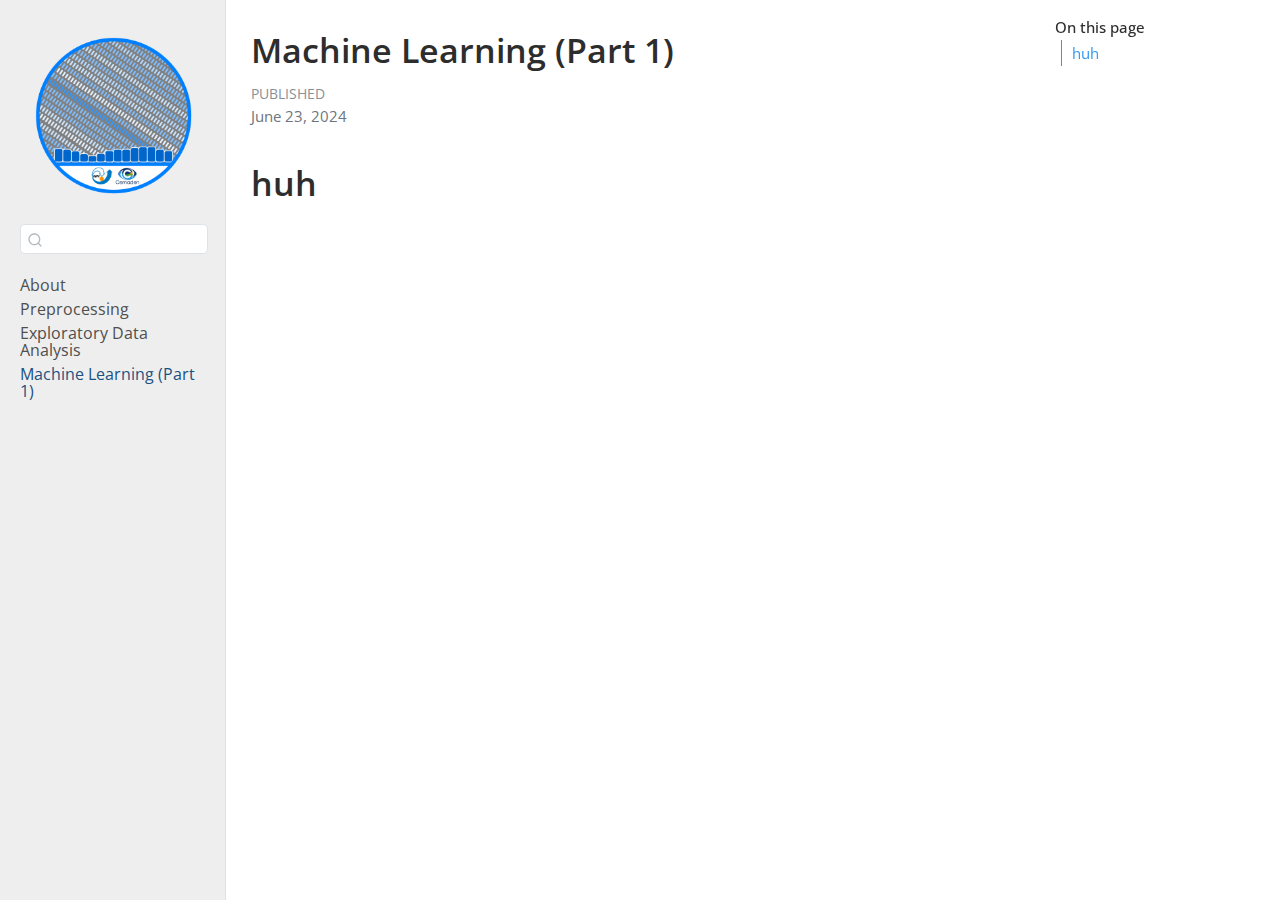
==== docs/ml1.html @ 19a8e722 "Small update" ====
<!DOCTYPE html>
<html xmlns="http://www.w3.org/1999/xhtml" lang="en" xml:lang="en"><head>

<meta charset="utf-8">
<meta name="generator" content="quarto-1.4.553">

<meta name="viewport" content="width=device-width, initial-scale=1.0, user-scalable=yes">

<meta name="dcterms.date" content="2024-06-23">

<title>DrySpells - Machine Learning (Part 1)</title>
<style>
code{white-space: pre-wrap;}
span.smallcaps{font-variant: small-caps;}
div.columns{display: flex; gap: min(4vw, 1.5em);}
div.column{flex: auto; overflow-x: auto;}
div.hanging-indent{margin-left: 1.5em; text-indent: -1.5em;}
ul.task-list{list-style: none;}
ul.task-list li input[type="checkbox"] {
  width: 0.8em;
  margin: 0 0.8em 0.2em -1em; /* quarto-specific, see https://github.com/quarto-dev/quarto-cli/issues/4556 */ 
  vertical-align: middle;
}
</style>


<script src="site_libs/quarto-nav/quarto-nav.js"></script>
<script src="site_libs/quarto-nav/headroom.min.js"></script>
<script src="site_libs/clipboard/clipboard.min.js"></script>
<script src="site_libs/quarto-search/autocomplete.umd.js"></script>
<script src="site_libs/quarto-search/fuse.min.js"></script>
<script src="site_libs/quarto-search/quarto-search.js"></script>
<meta name="quarto:offset" content="./">
<link href="./Resources/Images/dryspell.png" rel="icon" type="image/png">
<script src="site_libs/quarto-html/quarto.js"></script>
<script src="site_libs/quarto-html/popper.min.js"></script>
<script src="site_libs/quarto-html/tippy.umd.min.js"></script>
<script src="site_libs/quarto-html/anchor.min.js"></script>
<link href="site_libs/quarto-html/tippy.css" rel="stylesheet">
<link href="site_libs/quarto-html/quarto-syntax-highlighting.css" rel="stylesheet" id="quarto-text-highlighting-styles">
<script src="site_libs/bootstrap/bootstrap.min.js"></script>
<link href="site_libs/bootstrap/bootstrap-icons.css" rel="stylesheet">
<link href="site_libs/bootstrap/bootstrap.min.css" rel="stylesheet" id="quarto-bootstrap" data-mode="light">
<script id="quarto-search-options" type="application/json">{
  "location": "sidebar",
  "copy-button": false,
  "collapse-after": 3,
  "panel-placement": "start",
  "type": "textbox",
  "limit": 50,
  "keyboard-shortcut": [
    "f",
    "/",
    "s"
  ],
  "show-item-context": false,
  "language": {
    "search-no-results-text": "No results",
    "search-matching-documents-text": "matching documents",
    "search-copy-link-title": "Copy link to search",
    "search-hide-matches-text": "Hide additional matches",
    "search-more-match-text": "more match in this document",
    "search-more-matches-text": "more matches in this document",
    "search-clear-button-title": "Clear",
    "search-text-placeholder": "",
    "search-detached-cancel-button-title": "Cancel",
    "search-submit-button-title": "Submit",
    "search-label": "Search"
  }
}</script>


<link rel="stylesheet" href="Resources/CSS/custom.css">
</head>

<body class="nav-sidebar docked">

<div id="quarto-search-results"></div>
  <header id="quarto-header" class="headroom fixed-top">
  <nav class="quarto-secondary-nav">
    <div class="container-fluid d-flex">
      <button type="button" class="quarto-btn-toggle btn" data-bs-toggle="collapse" data-bs-target=".quarto-sidebar-collapse-item" aria-controls="quarto-sidebar" aria-expanded="false" aria-label="Toggle sidebar navigation" onclick="if (window.quartoToggleHeadroom) { window.quartoToggleHeadroom(); }">
        <i class="bi bi-layout-text-sidebar-reverse"></i>
      </button>
        <nav class="quarto-page-breadcrumbs" aria-label="breadcrumb"><ol class="breadcrumb"><li class="breadcrumb-item"><a href="./ml1.html">Machine Learning (Part 1)</a></li></ol></nav>
        <a class="flex-grow-1" role="button" data-bs-toggle="collapse" data-bs-target=".quarto-sidebar-collapse-item" aria-controls="quarto-sidebar" aria-expanded="false" aria-label="Toggle sidebar navigation" onclick="if (window.quartoToggleHeadroom) { window.quartoToggleHeadroom(); }">      
        </a>
      <button type="button" class="btn quarto-search-button" aria-label="" onclick="window.quartoOpenSearch();">
        <i class="bi bi-search"></i>
      </button>
    </div>
  </nav>
</header>
<!-- content -->
<div id="quarto-content" class="quarto-container page-columns page-rows-contents page-layout-article">
<!-- sidebar -->
  <nav id="quarto-sidebar" class="sidebar collapse collapse-horizontal quarto-sidebar-collapse-item sidebar-navigation docked overflow-auto">
    <div class="pt-lg-2 mt-2 text-left sidebar-header">
      <a href="./index.html" class="sidebar-logo-link">
      <img src="./Resources/Images/dryspell.png" alt="" class="sidebar-logo py-0 d-lg-inline d-none">
      </a>
      </div>
        <div class="mt-2 flex-shrink-0 align-items-center">
        <div class="sidebar-search">
        <div id="quarto-search" class="" title="Search"></div>
        </div>
        </div>
    <div class="sidebar-menu-container"> 
    <ul class="list-unstyled mt-1">
        <li class="sidebar-item">
  <div class="sidebar-item-container"> 
  <a href="./index.html" class="sidebar-item-text sidebar-link">
 <span class="menu-text">About</span></a>
  </div>
</li>
        <li class="sidebar-item">
  <div class="sidebar-item-container"> 
  <a href="./preprocessing.html" class="sidebar-item-text sidebar-link">
 <span class="menu-text">Preprocessing</span></a>
  </div>
</li>
        <li class="sidebar-item">
  <div class="sidebar-item-container"> 
  <a href="./eda.html" class="sidebar-item-text sidebar-link">
 <span class="menu-text">Exploratory Data Analysis</span></a>
  </div>
</li>
        <li class="sidebar-item">
  <div class="sidebar-item-container"> 
  <a href="./ml1.html" class="sidebar-item-text sidebar-link active">
 <span class="menu-text">Machine Learning (Part 1)</span></a>
  </div>
</li>
    </ul>
    </div>
</nav>
<div id="quarto-sidebar-glass" class="quarto-sidebar-collapse-item" data-bs-toggle="collapse" data-bs-target=".quarto-sidebar-collapse-item"></div>
<!-- margin-sidebar -->
    <div id="quarto-margin-sidebar" class="sidebar margin-sidebar">
        <nav id="TOC" role="doc-toc" class="toc-active">
    <h2 id="toc-title">On this page</h2>
   
  <ul>
  <li><a href="#huh" id="toc-huh" class="nav-link active" data-scroll-target="#huh">huh</a></li>
  </ul>
</nav>
    </div>
<!-- main -->
<main class="content" id="quarto-document-content">

<header id="title-block-header" class="quarto-title-block default">
<div class="quarto-title">
<h1 class="title">Machine Learning (Part 1)</h1>
</div>



<div class="quarto-title-meta">

    
    <div>
    <div class="quarto-title-meta-heading">Published</div>
    <div class="quarto-title-meta-contents">
      <p class="date">June 23, 2024</p>
    </div>
  </div>
  
    
  </div>
  


</header>


<section id="huh" class="level1">
<h1>huh</h1>


</section>

</main> <!-- /main -->
<script id="quarto-html-after-body" type="application/javascript">
window.document.addEventListener("DOMContentLoaded", function (event) {
  const toggleBodyColorMode = (bsSheetEl) => {
    const mode = bsSheetEl.getAttribute("data-mode");
    const bodyEl = window.document.querySelector("body");
    if (mode === "dark") {
      bodyEl.classList.add("quarto-dark");
      bodyEl.classList.remove("quarto-light");
    } else {
      bodyEl.classList.add("quarto-light");
      bodyEl.classList.remove("quarto-dark");
    }
  }
  const toggleBodyColorPrimary = () => {
    const bsSheetEl = window.document.querySelector("link#quarto-bootstrap");
    if (bsSheetEl) {
      toggleBodyColorMode(bsSheetEl);
    }
  }
  toggleBodyColorPrimary();  
  const icon = "";
  const anchorJS = new window.AnchorJS();
  anchorJS.options = {
    placement: 'right',
    icon: icon
  };
  anchorJS.add('.anchored');
  const isCodeAnnotation = (el) => {
    for (const clz of el.classList) {
      if (clz.startsWith('code-annotation-')) {                     
        return true;
      }
    }
    return false;
  }
  const clipboard = new window.ClipboardJS('.code-copy-button', {
    text: function(trigger) {
      const codeEl = trigger.previousElementSibling.cloneNode(true);
      for (const childEl of codeEl.children) {
        if (isCodeAnnotation(childEl)) {
          childEl.remove();
        }
      }
      return codeEl.innerText;
    }
  });
  clipboard.on('success', function(e) {
    // button target
    const button = e.trigger;
    // don't keep focus
    button.blur();
    // flash "checked"
    button.classList.add('code-copy-button-checked');
    var currentTitle = button.getAttribute("title");
    button.setAttribute("title", "Copied!");
    let tooltip;
    if (window.bootstrap) {
      button.setAttribute("data-bs-toggle", "tooltip");
      button.setAttribute("data-bs-placement", "left");
      button.setAttribute("data-bs-title", "Copied!");
      tooltip = new bootstrap.Tooltip(button, 
        { trigger: "manual", 
          customClass: "code-copy-button-tooltip",
          offset: [0, -8]});
      tooltip.show();    
    }
    setTimeout(function() {
      if (tooltip) {
        tooltip.hide();
        button.removeAttribute("data-bs-title");
        button.removeAttribute("data-bs-toggle");
        button.removeAttribute("data-bs-placement");
      }
      button.setAttribute("title", currentTitle);
      button.classList.remove('code-copy-button-checked');
    }, 1000);
    // clear code selection
    e.clearSelection();
  });
    var localhostRegex = new RegExp(/^(?:http|https):\/\/localhost\:?[0-9]*\//);
    var mailtoRegex = new RegExp(/^mailto:/);
      var filterRegex = new RegExp('/' + window.location.host + '/');
    var isInternal = (href) => {
        return filterRegex.test(href) || localhostRegex.test(href) || mailtoRegex.test(href);
    }
    // Inspect non-navigation links and adorn them if external
 	var links = window.document.querySelectorAll('a[href]:not(.nav-link):not(.navbar-brand):not(.toc-action):not(.sidebar-link):not(.sidebar-item-toggle):not(.pagination-link):not(.no-external):not([aria-hidden]):not(.dropdown-item):not(.quarto-navigation-tool)');
    for (var i=0; i<links.length; i++) {
      const link = links[i];
      if (!isInternal(link.href)) {
        // undo the damage that might have been done by quarto-nav.js in the case of
        // links that we want to consider external
        if (link.dataset.originalHref !== undefined) {
          link.href = link.dataset.originalHref;
        }
      }
    }
  function tippyHover(el, contentFn, onTriggerFn, onUntriggerFn) {
    const config = {
      allowHTML: true,
      maxWidth: 500,
      delay: 100,
      arrow: false,
      appendTo: function(el) {
          return el.parentElement;
      },
      interactive: true,
      interactiveBorder: 10,
      theme: 'quarto',
      placement: 'bottom-start',
    };
    if (contentFn) {
      config.content = contentFn;
    }
    if (onTriggerFn) {
      config.onTrigger = onTriggerFn;
    }
    if (onUntriggerFn) {
      config.onUntrigger = onUntriggerFn;
    }
    window.tippy(el, config); 
  }
  const noterefs = window.document.querySelectorAll('a[role="doc-noteref"]');
  for (var i=0; i<noterefs.length; i++) {
    const ref = noterefs[i];
    tippyHover(ref, function() {
      // use id or data attribute instead here
      let href = ref.getAttribute('data-footnote-href') || ref.getAttribute('href');
      try { href = new URL(href).hash; } catch {}
      const id = href.replace(/^#\/?/, "");
      const note = window.document.getElementById(id);
      if (note) {
        return note.innerHTML;
      } else {
        return "";
      }
    });
  }
  const xrefs = window.document.querySelectorAll('a.quarto-xref');
  const processXRef = (id, note) => {
    // Strip column container classes
    const stripColumnClz = (el) => {
      el.classList.remove("page-full", "page-columns");
      if (el.children) {
        for (const child of el.children) {
          stripColumnClz(child);
        }
      }
    }
    stripColumnClz(note)
    if (id === null || id.startsWith('sec-')) {
      // Special case sections, only their first couple elements
      const container = document.createElement("div");
      if (note.children && note.children.length > 2) {
        container.appendChild(note.children[0].cloneNode(true));
        for (let i = 1; i < note.children.length; i++) {
          const child = note.children[i];
          if (child.tagName === "P" && child.innerText === "") {
            continue;
          } else {
            container.appendChild(child.cloneNode(true));
            break;
          }
        }
        if (window.Quarto?.typesetMath) {
          window.Quarto.typesetMath(container);
        }
        return container.innerHTML
      } else {
        if (window.Quarto?.typesetMath) {
          window.Quarto.typesetMath(note);
        }
        return note.innerHTML;
      }
    } else {
      // Remove any anchor links if they are present
      const anchorLink = note.querySelector('a.anchorjs-link');
      if (anchorLink) {
        anchorLink.remove();
      }
      if (window.Quarto?.typesetMath) {
        window.Quarto.typesetMath(note);
      }
      // TODO in 1.5, we should make sure this works without a callout special case
      if (note.classList.contains("callout")) {
        return note.outerHTML;
      } else {
        return note.innerHTML;
      }
    }
  }
  for (var i=0; i<xrefs.length; i++) {
    const xref = xrefs[i];
    tippyHover(xref, undefined, function(instance) {
      instance.disable();
      let url = xref.getAttribute('href');
      let hash = undefined; 
      if (url.startsWith('#')) {
        hash = url;
      } else {
        try { hash = new URL(url).hash; } catch {}
      }
      if (hash) {
        const id = hash.replace(/^#\/?/, "");
        const note = window.document.getElementById(id);
        if (note !== null) {
          try {
            const html = processXRef(id, note.cloneNode(true));
            instance.setContent(html);
          } finally {
            instance.enable();
            instance.show();
          }
        } else {
          // See if we can fetch this
          fetch(url.split('#')[0])
          .then(res => res.text())
          .then(html => {
            const parser = new DOMParser();
            const htmlDoc = parser.parseFromString(html, "text/html");
            const note = htmlDoc.getElementById(id);
            if (note !== null) {
              const html = processXRef(id, note);
              instance.setContent(html);
            } 
          }).finally(() => {
            instance.enable();
            instance.show();
          });
        }
      } else {
        // See if we can fetch a full url (with no hash to target)
        // This is a special case and we should probably do some content thinning / targeting
        fetch(url)
        .then(res => res.text())
        .then(html => {
          const parser = new DOMParser();
          const htmlDoc = parser.parseFromString(html, "text/html");
          const note = htmlDoc.querySelector('main.content');
          if (note !== null) {
            // This should only happen for chapter cross references
            // (since there is no id in the URL)
            // remove the first header
            if (note.children.length > 0 && note.children[0].tagName === "HEADER") {
              note.children[0].remove();
            }
            const html = processXRef(null, note);
            instance.setContent(html);
          } 
        }).finally(() => {
          instance.enable();
          instance.show();
        });
      }
    }, function(instance) {
    });
  }
      let selectedAnnoteEl;
      const selectorForAnnotation = ( cell, annotation) => {
        let cellAttr = 'data-code-cell="' + cell + '"';
        let lineAttr = 'data-code-annotation="' +  annotation + '"';
        const selector = 'span[' + cellAttr + '][' + lineAttr + ']';
        return selector;
      }
      const selectCodeLines = (annoteEl) => {
        const doc = window.document;
        const targetCell = annoteEl.getAttribute("data-target-cell");
        const targetAnnotation = annoteEl.getAttribute("data-target-annotation");
        const annoteSpan = window.document.querySelector(selectorForAnnotation(targetCell, targetAnnotation));
        const lines = annoteSpan.getAttribute("data-code-lines").split(",");
        const lineIds = lines.map((line) => {
          return targetCell + "-" + line;
        })
        let top = null;
        let height = null;
        let parent = null;
        if (lineIds.length > 0) {
            //compute the position of the single el (top and bottom and make a div)
            const el = window.document.getElementById(lineIds[0]);
            top = el.offsetTop;
            height = el.offsetHeight;
            parent = el.parentElement.parentElement;
          if (lineIds.length > 1) {
            const lastEl = window.document.getElementById(lineIds[lineIds.length - 1]);
            const bottom = lastEl.offsetTop + lastEl.offsetHeight;
            height = bottom - top;
          }
          if (top !== null && height !== null && parent !== null) {
            // cook up a div (if necessary) and position it 
            let div = window.document.getElementById("code-annotation-line-highlight");
            if (div === null) {
              div = window.document.createElement("div");
              div.setAttribute("id", "code-annotation-line-highlight");
              div.style.position = 'absolute';
              parent.appendChild(div);
            }
            div.style.top = top - 2 + "px";
            div.style.height = height + 4 + "px";
            div.style.left = 0;
            let gutterDiv = window.document.getElementById("code-annotation-line-highlight-gutter");
            if (gutterDiv === null) {
              gutterDiv = window.document.createElement("div");
              gutterDiv.setAttribute("id", "code-annotation-line-highlight-gutter");
              gutterDiv.style.position = 'absolute';
              const codeCell = window.document.getElementById(targetCell);
              const gutter = codeCell.querySelector('.code-annotation-gutter');
              gutter.appendChild(gutterDiv);
            }
            gutterDiv.style.top = top - 2 + "px";
            gutterDiv.style.height = height + 4 + "px";
          }
          selectedAnnoteEl = annoteEl;
        }
      };
      const unselectCodeLines = () => {
        const elementsIds = ["code-annotation-line-highlight", "code-annotation-line-highlight-gutter"];
        elementsIds.forEach((elId) => {
          const div = window.document.getElementById(elId);
          if (div) {
            div.remove();
          }
        });
        selectedAnnoteEl = undefined;
      };
        // Handle positioning of the toggle
    window.addEventListener(
      "resize",
      throttle(() => {
        elRect = undefined;
        if (selectedAnnoteEl) {
          selectCodeLines(selectedAnnoteEl);
        }
      }, 10)
    );
    function throttle(fn, ms) {
    let throttle = false;
    let timer;
      return (...args) => {
        if(!throttle) { // first call gets through
            fn.apply(this, args);
            throttle = true;
        } else { // all the others get throttled
            if(timer) clearTimeout(timer); // cancel #2
            timer = setTimeout(() => {
              fn.apply(this, args);
              timer = throttle = false;
            }, ms);
        }
      };
    }
      // Attach click handler to the DT
      const annoteDls = window.document.querySelectorAll('dt[data-target-cell]');
      for (const annoteDlNode of annoteDls) {
        annoteDlNode.addEventListener('click', (event) => {
          const clickedEl = event.target;
          if (clickedEl !== selectedAnnoteEl) {
            unselectCodeLines();
            const activeEl = window.document.querySelector('dt[data-target-cell].code-annotation-active');
            if (activeEl) {
              activeEl.classList.remove('code-annotation-active');
            }
            selectCodeLines(clickedEl);
            clickedEl.classList.add('code-annotation-active');
          } else {
            // Unselect the line
            unselectCodeLines();
            clickedEl.classList.remove('code-annotation-active');
          }
        });
      }
  const findCites = (el) => {
    const parentEl = el.parentElement;
    if (parentEl) {
      const cites = parentEl.dataset.cites;
      if (cites) {
        return {
          el,
          cites: cites.split(' ')
        };
      } else {
        return findCites(el.parentElement)
      }
    } else {
      return undefined;
    }
  };
  var bibliorefs = window.document.querySelectorAll('a[role="doc-biblioref"]');
  for (var i=0; i<bibliorefs.length; i++) {
    const ref = bibliorefs[i];
    const citeInfo = findCites(ref);
    if (citeInfo) {
      tippyHover(citeInfo.el, function() {
        var popup = window.document.createElement('div');
        citeInfo.cites.forEach(function(cite) {
          var citeDiv = window.document.createElement('div');
          citeDiv.classList.add('hanging-indent');
          citeDiv.classList.add('csl-entry');
          var biblioDiv = window.document.getElementById('ref-' + cite);
          if (biblioDiv) {
            citeDiv.innerHTML = biblioDiv.innerHTML;
          }
          popup.appendChild(citeDiv);
        });
        return popup.innerHTML;
      });
    }
  }
});
</script>
</div> <!-- /content -->




</body></html>
---- docs/site_libs/quarto-html/tippy.css ----
.tippy-box[data-animation=fade][data-state=hidden]{opacity:0}[data-tippy-root]{max-width:calc(100vw - 10px)}.tippy-box{position:relative;background-color:#333;color:#fff;border-radius:4px;font-size:14px;line-height:1.4;white-space:normal;outline:0;transition-property:transform,visibility,opacity}.tippy-box[data-placement^=top]>.tippy-arrow{bottom:0}.tippy-box[data-placement^=top]>.tippy-arrow:before{bottom:-7px;left:0;border-width:8px 8px 0;border-top-color:initial;transform-origin:center top}.tippy-box[data-placement^=bottom]>.tippy-arrow{top:0}.tippy-box[data-placement^=bottom]>.tippy-arrow:before{top:-7px;left:0;border-width:0 8px 8px;border-bottom-color:initial;transform-origin:center bottom}.tippy-box[data-placement^=left]>.tippy-arrow{right:0}.tippy-box[data-placement^=left]>.tippy-arrow:before{border-width:8px 0 8px 8px;border-left-color:initial;right:-7px;transform-origin:center left}.tippy-box[data-placement^=right]>.tippy-arrow{left:0}.tippy-box[data-placement^=right]>.tippy-arrow:before{left:-7px;border-width:8px 8px 8px 0;border-right-color:initial;transform-origin:center right}.tippy-box[data-inertia][data-state=visible]{transition-timing-function:cubic-bezier(.54,1.5,.38,1.11)}.tippy-arrow{width:16px;height:16px;color:#333}.tippy-arrow:before{content:"";position:absolute;border-color:transparent;border-style:solid}.tippy-content{position:relative;padding:5px 9px;z-index:1}
---- docs/site_libs/quarto-html/quarto-syntax-highlighting.css ----
/* quarto syntax highlight colors */
:root {
  --quarto-hl-ot-color: #003B4F;
  --quarto-hl-at-color: #657422;
  --quarto-hl-ss-color: #20794D;
  --quarto-hl-an-color: #5E5E5E;
  --quarto-hl-fu-color: #4758AB;
  --quarto-hl-st-color: #20794D;
  --quarto-hl-cf-color: #003B4F;
  --quarto-hl-op-color: #5E5E5E;
  --quarto-hl-er-color: #AD0000;
  --quarto-hl-bn-color: #AD0000;
  --quarto-hl-al-color: #AD0000;
  --quarto-hl-va-color: #111111;
  --quarto-hl-bu-color: inherit;
  --quarto-hl-ex-color: inherit;
  --quarto-hl-pp-color: #AD0000;
  --quarto-hl-in-color: #5E5E5E;
  --quarto-hl-vs-color: #20794D;
  --quarto-hl-wa-color: #5E5E5E;
  --quarto-hl-do-color: #5E5E5E;
  --quarto-hl-im-color: #00769E;
  --quarto-hl-ch-color: #20794D;
  --quarto-hl-dt-color: #AD0000;
  --quarto-hl-fl-color: #AD0000;
  --quarto-hl-co-color: #5E5E5E;
  --quarto-hl-cv-color: #5E5E5E;
  --quarto-hl-cn-color: #8f5902;
  --quarto-hl-sc-color: #5E5E5E;
  --quarto-hl-dv-color: #AD0000;
  --quarto-hl-kw-color: #003B4F;
}

/* other quarto variables */
:root {
  --quarto-font-monospace: SFMono-Regular, Menlo, Monaco, Consolas, "Liberation Mono", "Courier New", monospace;
}

pre > code.sourceCode > span {
  color: #003B4F;
}

code span {
  color: #003B4F;
}

code.sourceCode > span {
  color: #003B4F;
}

div.sourceCode,
div.sourceCode pre.sourceCode {
  color: #003B4F;
}

code span.ot {
  color: #003B4F;
  font-style: inherit;
}

code span.at {
  color: #657422;
  font-style: inherit;
}

code span.ss {
  color: #20794D;
  font-style: inherit;
}

code span.an {
  color: #5E5E5E;
  font-style: inherit;
}

code span.fu {
  color: #4758AB;
  font-style: inherit;
}

code span.st {
  color: #20794D;
  font-style: inherit;
}

code span.cf {
  color: #003B4F;
  font-style: inherit;
}

code span.op {
  color: #5E5E5E;
  font-style: inherit;
}

code span.er {
  color: #AD0000;
  font-style: inherit;
}

code span.bn {
  color: #AD0000;
  font-style: inherit;
}

code span.al {
  color: #AD0000;
  font-style: inherit;
}

code span.va {
  color: #111111;
  font-style: inherit;
}

code span.bu {
  font-style: inherit;
}

code span.ex {
  font-style: inherit;
}

code span.pp {
  color: #AD0000;
  font-style: inherit;
}

code span.in {
  color: #5E5E5E;
  font-style: inherit;
}

code span.vs {
  color: #20794D;
  font-style: inherit;
}

code span.wa {
  color: #5E5E5E;
  font-style: italic;
}

code span.do {
  color: #5E5E5E;
  font-style: italic;
}

code span.im {
  color: #00769E;
  font-style: inherit;
}

code span.ch {
  color: #20794D;
  font-style: inherit;
}

code span.dt {
  color: #AD0000;
  font-style: inherit;
}

code span.fl {
  color: #AD0000;
  font-style: inherit;
}

code span.co {
  color: #5E5E5E;
  font-style: inherit;
}

code span.cv {
  color: #5E5E5E;
  font-style: italic;
}

code span.cn {
  color: #8f5902;
  font-style: inherit;
}

code span.sc {
  color: #5E5E5E;
  font-style: inherit;
}

code span.dv {
  color: #AD0000;
  font-style: inherit;
}

code span.kw {
  color: #003B4F;
  font-style: inherit;
}

.prevent-inlining {
  content: "</";
}

/*# sourceMappingURL=debc5d5d77c3f9108843748ff7464032.css.map */
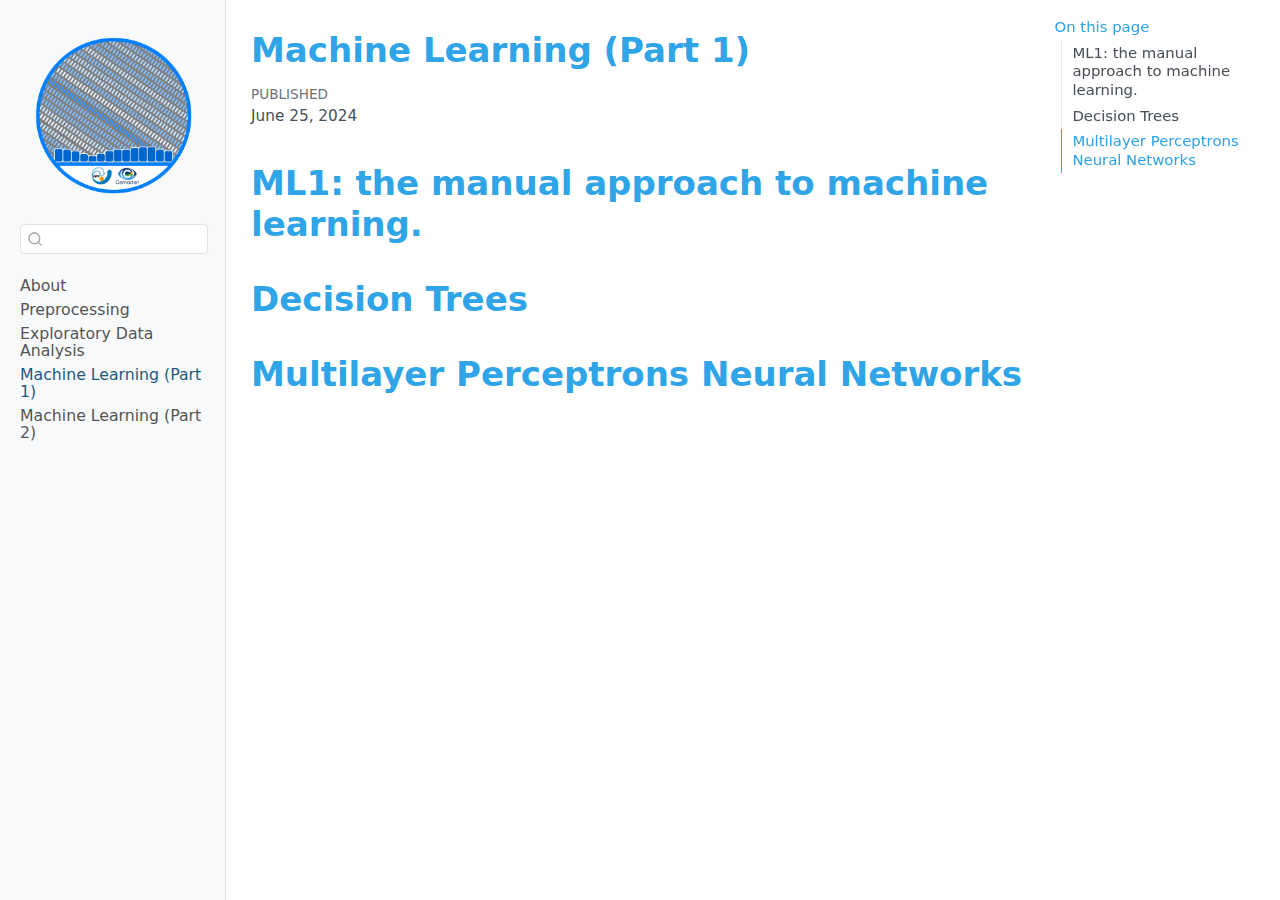
==== commit 75e957a1: "New commit" ====
--- a/docs/ml1.html
+++ b/docs/ml1.html
@@ -6,7 +6,7 @@
 
 <meta name="viewport" content="width=device-width, initial-scale=1.0, user-scalable=yes">
 
-<meta name="dcterms.date" content="2024-06-23">
+<meta name="dcterms.date" content="2024-06-25">
 
 <title>DrySpells - Machine Learning (Part 1)</title>
 <style>
@@ -131,6 +131,12 @@
  <span class="menu-text">Machine Learning (Part 1)</span></a>
   </div>
 </li>
+        <li class="sidebar-item">
+  <div class="sidebar-item-container"> 
+  <a href="./ml2.html" class="sidebar-item-text sidebar-link">
+ <span class="menu-text">Machine Learning (Part 2)</span></a>
+  </div>
+</li>
     </ul>
     </div>
 </nav>
@@ -141,7 +147,9 @@
     <h2 id="toc-title">On this page</h2>
    
   <ul>
-  <li><a href="#huh" id="toc-huh" class="nav-link active" data-scroll-target="#huh">huh</a></li>
+  <li><a href="#ml1-the-manual-approach-to-machine-learning." id="toc-ml1-the-manual-approach-to-machine-learning." class="nav-link active" data-scroll-target="#ml1-the-manual-approach-to-machine-learning.">ML1: the manual approach to machine learning.</a></li>
+  <li><a href="#decision-trees" id="toc-decision-trees" class="nav-link" data-scroll-target="#decision-trees">Decision Trees</a></li>
+  <li><a href="#multilayer-perceptrons-neural-networks" id="toc-multilayer-perceptrons-neural-networks" class="nav-link" data-scroll-target="#multilayer-perceptrons-neural-networks">Multilayer Perceptrons Neural Networks</a></li>
   </ul>
 </nav>
     </div>
@@ -161,7 +169,7 @@
     <div>
     <div class="quarto-title-meta-heading">Published</div>
     <div class="quarto-title-meta-contents">
-      <p class="date">June 23, 2024</p>
+      <p class="date">June 25, 2024</p>
     </div>
   </div>
   
@@ -173,8 +181,14 @@
 </header>
 
 
-<section id="huh" class="level1">
-<h1>huh</h1>
+<section id="ml1-the-manual-approach-to-machine-learning." class="level1">
+<h1>ML1: the manual approach to machine learning.</h1>
+</section>
+<section id="decision-trees" class="level1">
+<h1>Decision Trees</h1>
+</section>
+<section id="multilayer-perceptrons-neural-networks" class="level1">
+<h1>Multilayer Perceptrons Neural Networks</h1>
 
 
 </section>
